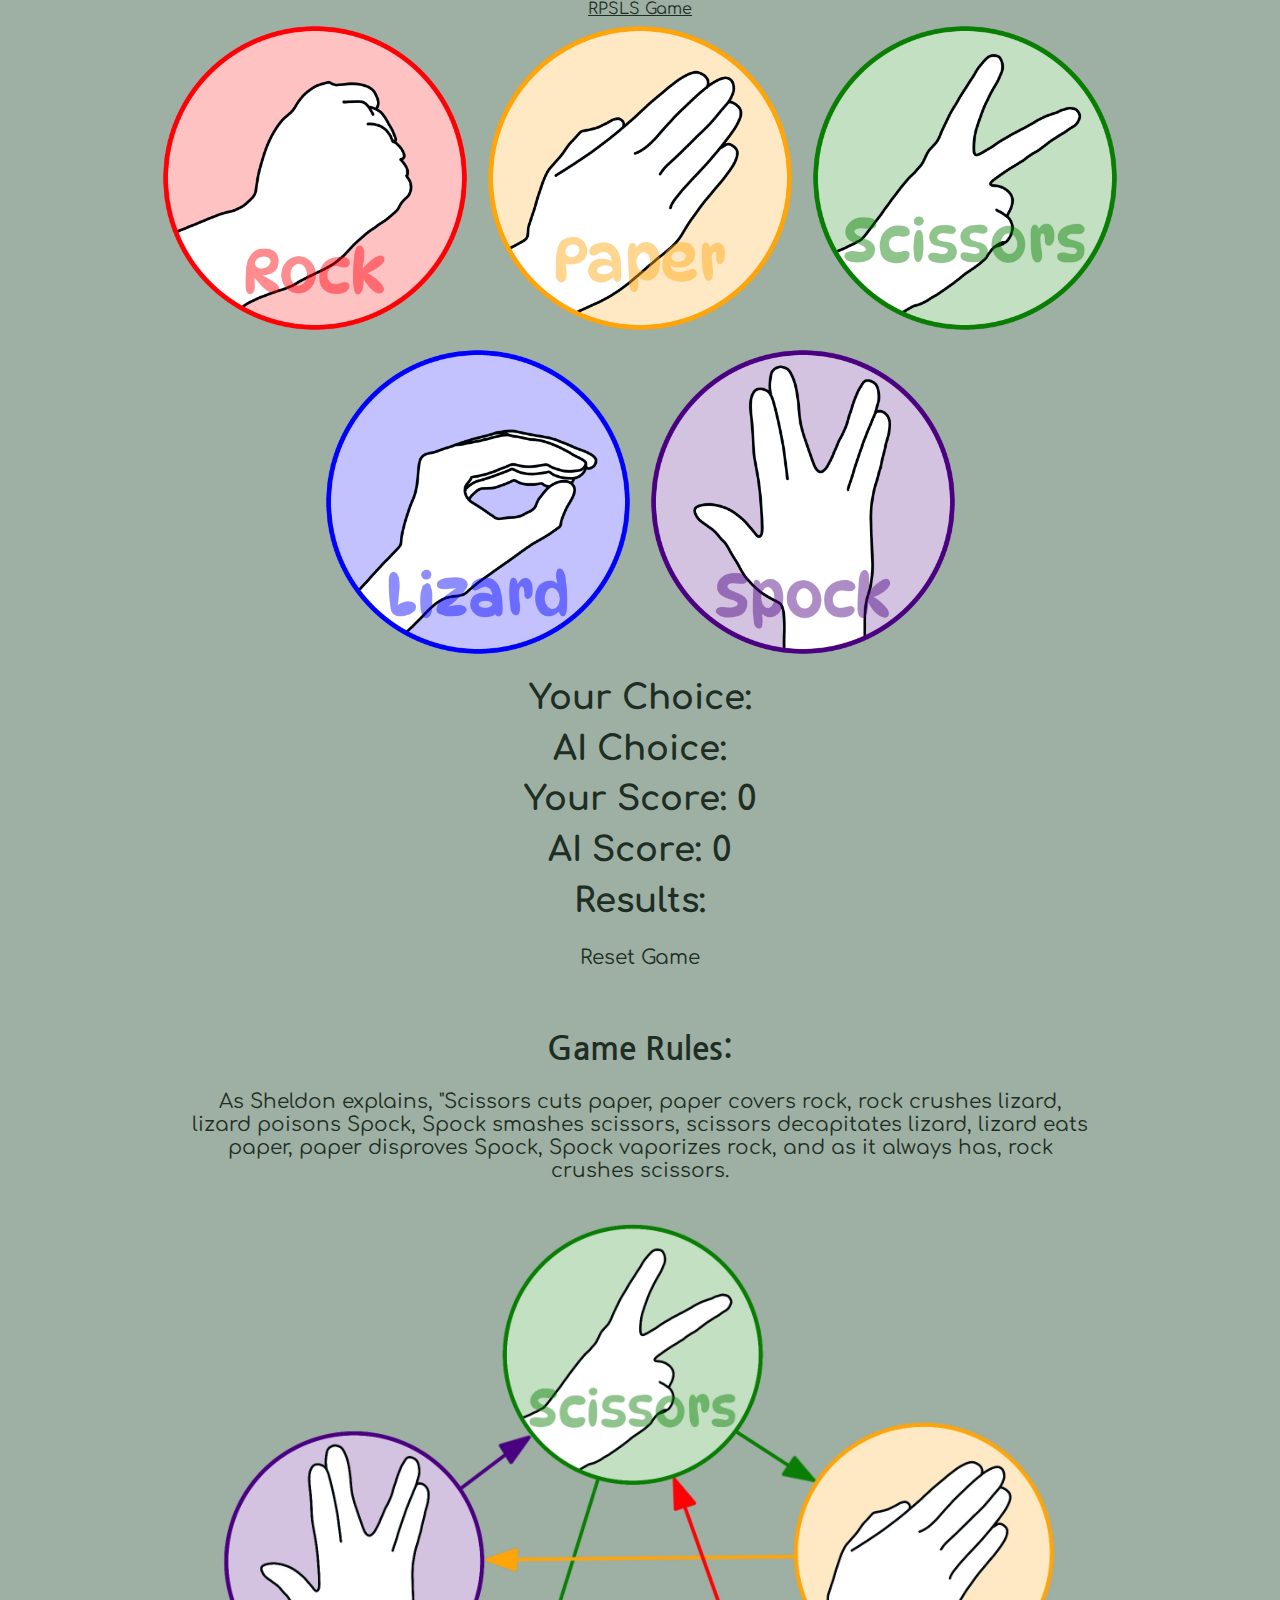
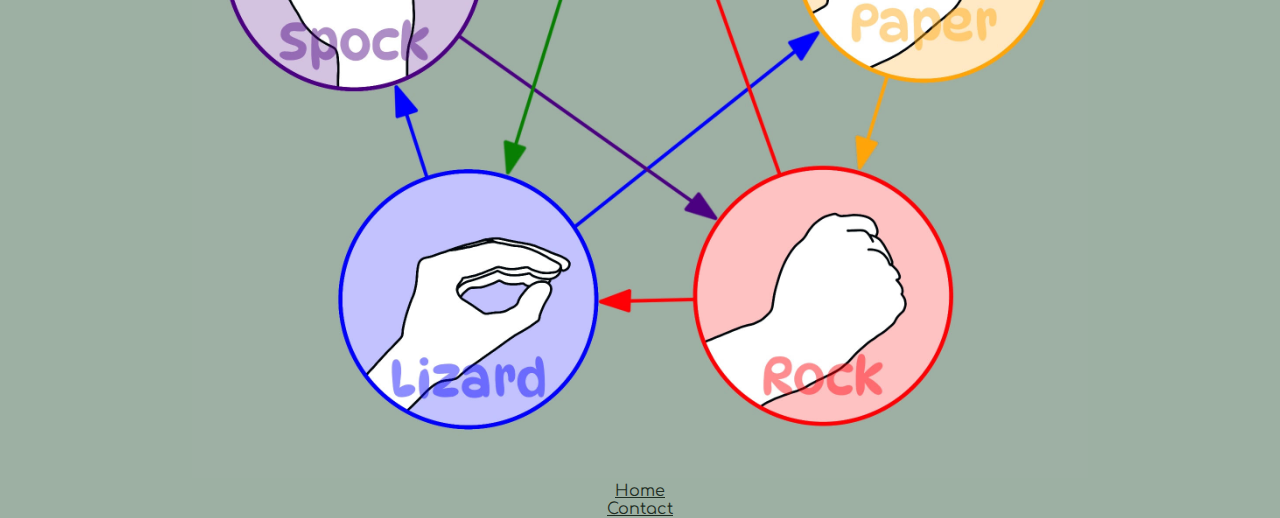
==== index.html @ 1e4e6dbd "fix style and size issues for mobile devices" ====
<!DOCTYPE html>
<html lang="en">

<head>
    <meta charset="UTF-8">
    <meta http-equiv="X-UA-Compatible" content="IE=edge">
    <meta name="viewport" content="width=device-width, initial-scale=1.0">
    <meta name="description"
        content="A place to play a rock, paper, scissors, lizard, spock game and play a Star Trek Quiz">
    <meta name="keywords" content="RPSLS, rock, paper, scissors, lizard, spock, game, star trek, quiz">
    <link rel="stylesheet" href="./assets/css/style.css">
    <link rel="apple-touch-icon" sizes="180x180" href="./assets/icons/apple-touch-icon.png">
    <link rel="icon" type="image/png" sizes="32x32" href="./assets/icons/favicon-32x32.png">
    <link rel="icon" type="image/png" sizes="16x16" href="./assets/icons/favicon-16x16.png">
    <link rel="manifest" href="/site.webmanifest">
    <title>| RPSLS Game |</title>

</head>

<body>
    <!--area for the links and logo-->
    <div class="game-links">
        <a href="index.html" class="game-links" id="rpsls">RPSLS Game</a>
    </div>
    <!--area for the game images to sit-->
    <div class="game-area">
        <img class="game-button" src="./assets/images/rock.jpg" id="rock" alt="Rock">
        <img class="game-button" src="./assets/images/paper.jpg" id="paper" alt="paper">
        <img class="game-button" src="./assets/images/scissors.jpg" id="scissors" alt="scissors">
        <img class="game-button" src="./assets/images/lizard.jpg" id="lizard" alt="lizard">
        <img class="game-button" src="./assets/images/spock.jpg" id="spock" alt="spock">
    </div>
    <!--game results area to display current choices and scores-->
    <div class="score-area">
        <h2>Your Choice: <span id="player-choice"></span></h2>
        <h2>AI Choice: <span id="ai-choice"></span></h2>
        <h2>Your Score: <span id="player-score">0</span></h2>
        <h2>AI Score: <span id="ai-score">0</span></h2>
        <h2>Results: <span id="results"></span></h2>
        <button id="reset-game" onclick="resetGame()">Reset Game</button>
    </div>
    <!--game rules area to explain how to game works to the user-->
    <div class="game-rules">
        <h1>Game Rules:</h1>
        <p id="sheldons-rules">As Sheldon explains, "Scissors cuts paper, paper covers rock, rock crushes lizard,
            lizard poisons Spock,
            Spock smashes scissors, scissors decapitates lizard, lizard eats paper, paper disproves Spock, Spock
            vaporizes rock, and as it always has, rock crushes scissors.</p>
        <img src="./assets/images/game-rules.jpg" id="game-rules-image" alt="Game rules illustration">
    </div>
    <!--footer containing externial and internal links-->
    <footer>
        <ul>
            <li><a href="index.html">Home</a></li>
            <li><a href="contact.html">Contact</a></li>
        </ul>
    </footer>
    <!--link to js file-->
    <script src="assets/js/rpsls-game.js" charset="utf-8"></script>
</body>

</html>
---- assets/css/style.css ----
@import url('https://fonts.googleapis.com/css2?family=Comfortaa:wght@500&family=Nanum+Gothic&display=swap');

* {
    margin: 0;
    padding: 0;
    border: none;
    text-align: center;
    font-family: 'Comfortaa', cursive;
    color: #1F2E24;
}

body {
    background-color: #9db0a3;
    width: 100%;
}

.game-area {
    text-align: center;
}

h2 {
    padding-top: 1%;
    font-size: 34px;
}

.game-button {
    width: 25%;
}

#reset-game {
    background-color: #9db0a3;
    font-size: 20px;
    size: 10px;
    border: 1%;
    margin: 2%;
    border-radius: 1%;
    border-color: #1F2E24;
}

h1 {
    font-family: 'Nanum Gothic', sans-serif;
    padding-top: 3%;
}

#sheldons-rules {
    padding-top: 2%;
    padding-left: 15%;
    padding-right: 15%;
    font-size: 20px;
}

.game-rules {
    float: right;
}

#game-rules-image {
    width: 70%;
}

@media screen and (max-width: 950px) {

    .game-button {
        text-align: center;
        width: 30%;
    }

    h2 {
        font-size: 20px;
    }

    #sheldons-rules {
        font-size: 17px;
        padding: 5px;
    }

    #game-rules-image {
        width: 80%;
    }
}
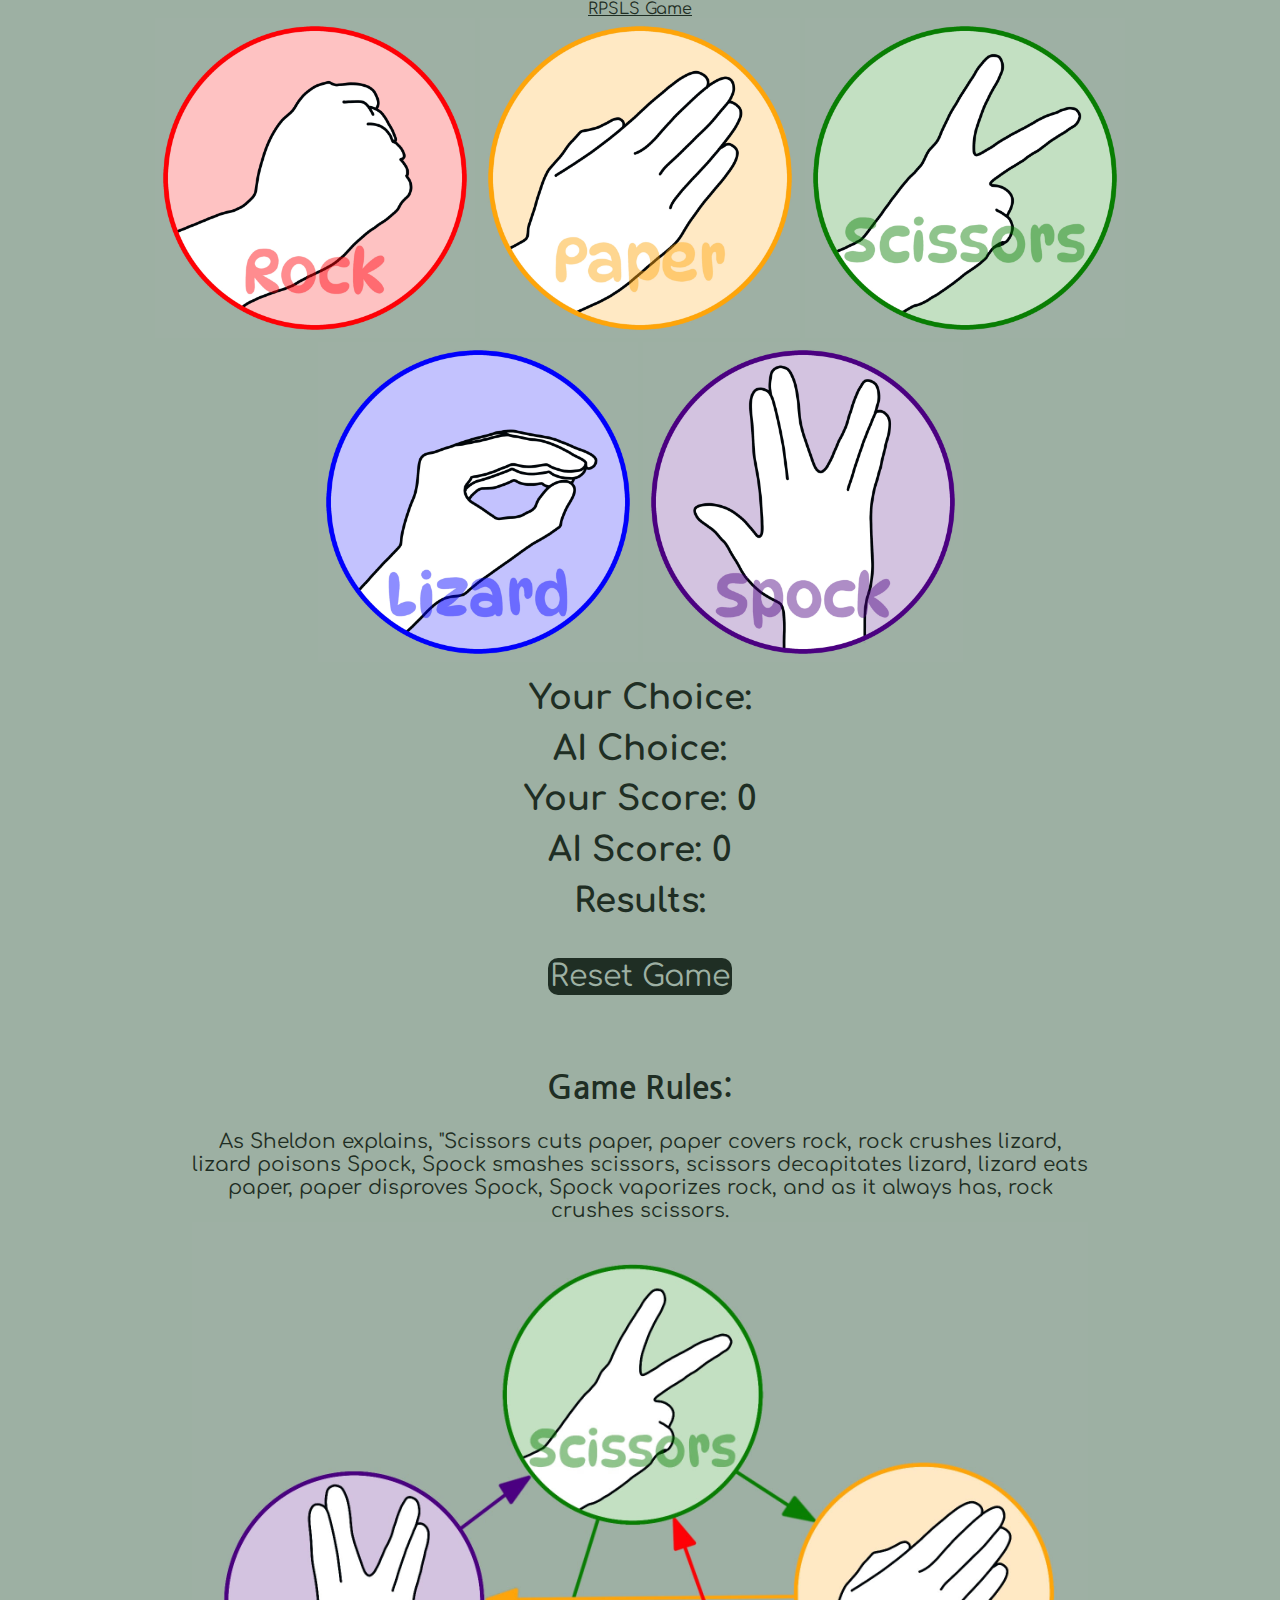
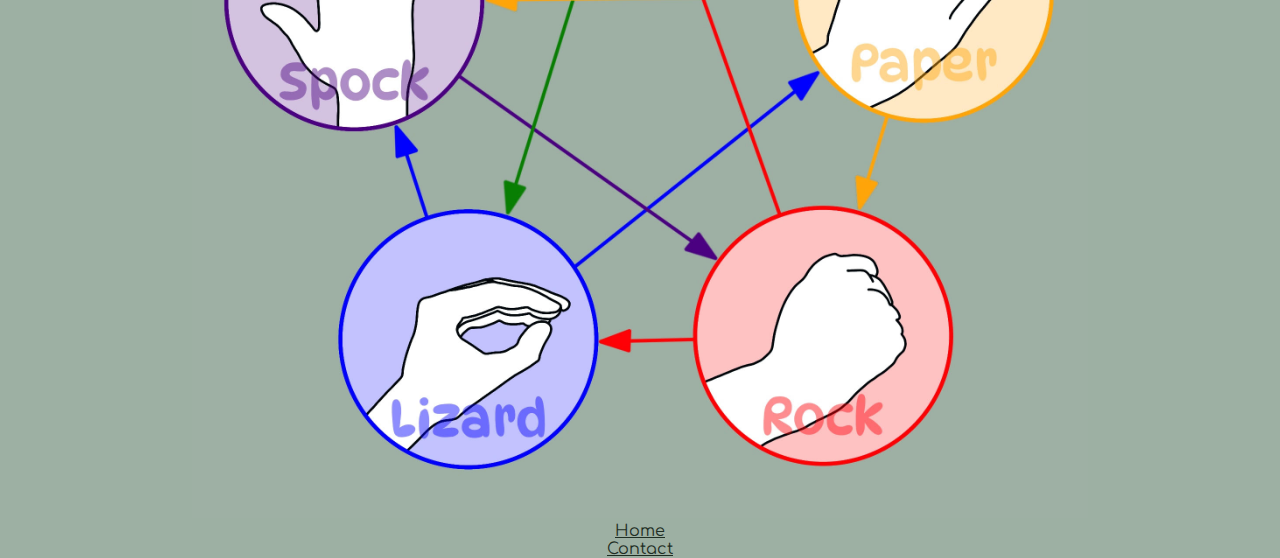
==== commit 57076d0c: "add style to reset button on game page" ====
--- a/index.html
+++ b/index.html
@@ -24,11 +24,11 @@
     </div>
     <!--area for the game images to sit-->
     <div class="game-area">
-        <img class="game-button" src="./assets/images/rock.jpg" id="rock" alt="Rock">
-        <img class="game-button" src="./assets/images/paper.jpg" id="paper" alt="paper">
-        <img class="game-button" src="./assets/images/scissors.jpg" id="scissors" alt="scissors">
-        <img class="game-button" src="./assets/images/lizard.jpg" id="lizard" alt="lizard">
-        <img class="game-button" src="./assets/images/spock.jpg" id="spock" alt="spock">
+        <img class="game-button" src="./assets/images/rock.jpg" onmouseover="this.src='./assets/images/rock-inverted.jpg'" onmouseout="this.src='./assets/images/rock.jpg'" id="rock" alt="Rock">
+        <img class="game-button" src="./assets/images/paper.jpg" onmouseover="this.src='./assets/images/paper-inverted.jpg'" onmouseout="this.src='./assets/images/paper.jpg'" id="paper" alt="paper">
+        <img class="game-button" src="./assets/images/scissors.jpg" onmouseover="this.src='./assets/images/scissors-inverted.jpg'" onmouseout="this.src='./assets/images/scissors.jpg'" id="scissors" alt="scissors">
+        <img class="game-button" src="./assets/images/lizard.jpg" onmouseover="this.src='./assets/images/lizard-inverted.jpg'" onmouseout="this.src='./assets/images/lizard.jpg'" id="lizard" alt="lizard">
+        <img class="game-button" src="./assets/images/spock.jpg" onmouseover="this.src='./assets/images/spock-inverted.jpg'" onmouseout="this.src='./assets/images/spock.jpg'" id="spock" alt="spock">
     </div>
     <!--game results area to display current choices and scores-->
     <div class="score-area">
--- a/assets/css/style.css
+++ b/assets/css/style.css
@@ -3,7 +3,7 @@
 * {
     margin: 0;
     padding: 0;
-    border: none;
+    border: 0;
     text-align: center;
     font-family: 'Comfortaa', cursive;
     color: #1F2E24;
@@ -28,13 +28,22 @@
 }
 
 #reset-game {
-    background-color: #9db0a3;
-    font-size: 20px;
+    color: #9db0a3;
+    background-color: #1F2E24;
+    font-size: 30px;
     size: 10px;
-    border: 1%;
-    margin: 2%;
-    border-radius: 1%;
+    border: 5px;
+    margin: 3%;
+    border-radius: 10px;
+    border: 5px #207c3d;
+    padding: 2px;
+}
+
+#reset-game:hover {
+    color: #9db0a3;
+    background-color: #215100;
     border-color: #1F2E24;
+    border: 1px;
 }
 
 h1 {
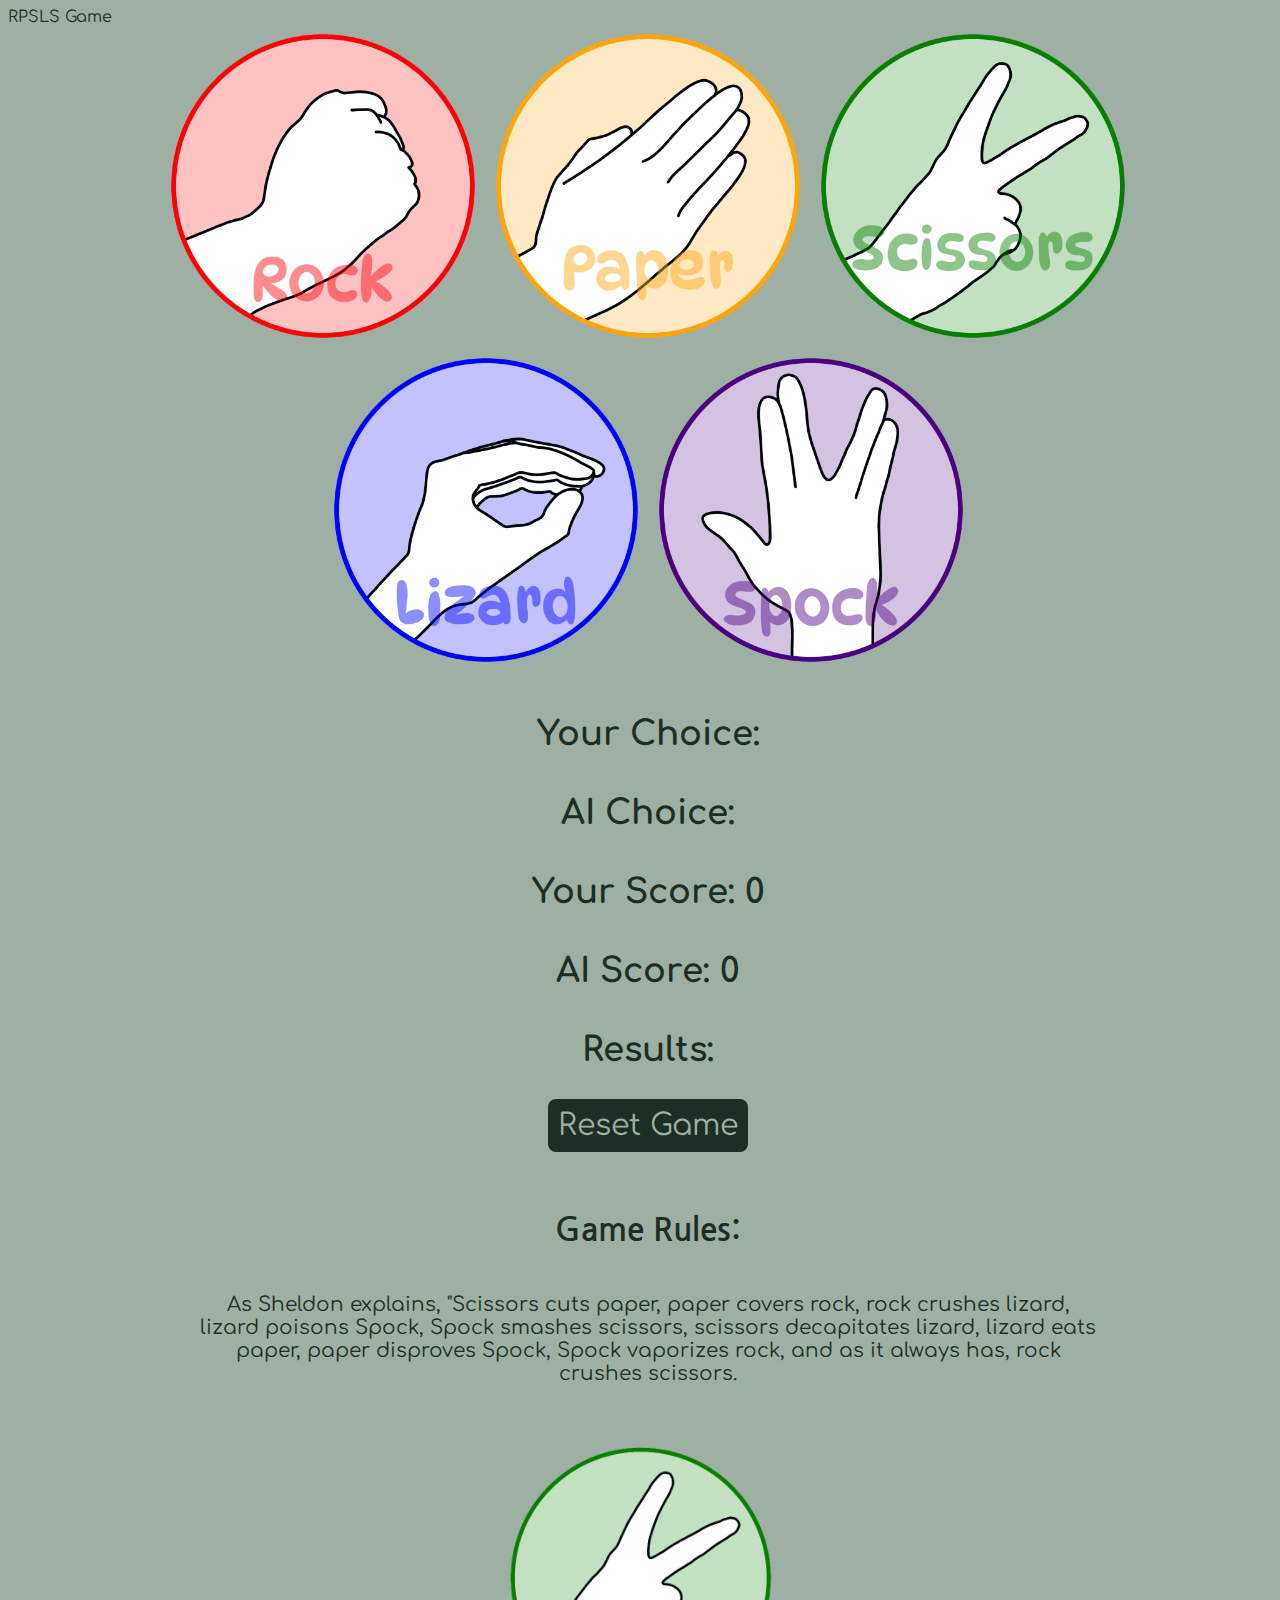
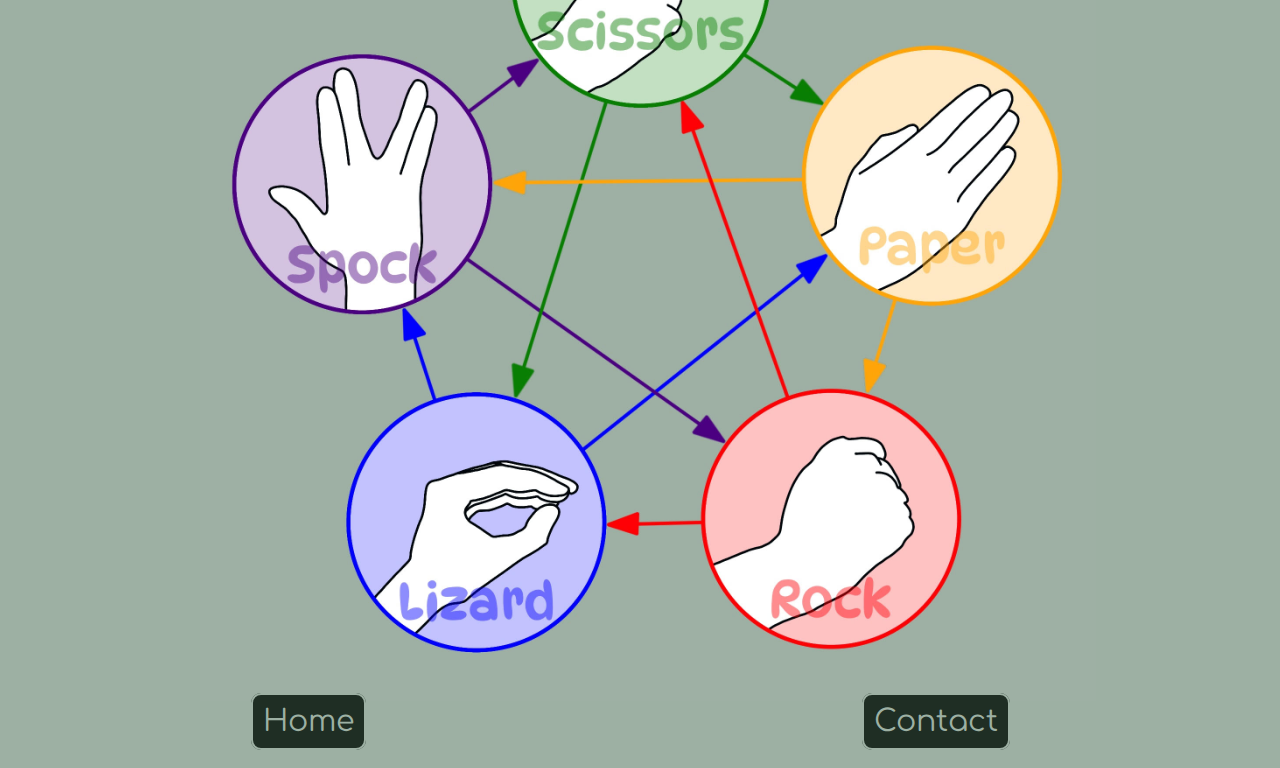
==== commit cb5f87b7: "fix sizing issues on mobile and desktop screens using media queries" ====
--- a/index.html
+++ b/index.html
@@ -50,10 +50,8 @@
     </div>
     <!--footer containing externial and internal links-->
     <footer>
-        <ul>
-            <li><a href="index.html">Home</a></li>
-            <li><a href="contact.html">Contact</a></li>
-        </ul>
+    <a href="index.html" id="footer-links">Home</a>
+    <a href="contact.html" id="footer-links">Contact</a>
     </footer>
     <!--link to js file-->
     <script src="assets/js/rpsls-game.js" charset="utf-8"></script>
--- a/assets/css/style.css
+++ b/assets/css/style.css
@@ -1,12 +1,9 @@
 @import url('https://fonts.googleapis.com/css2?family=Comfortaa:wght@500&family=Nanum+Gothic&display=swap');
 
 * {
-    margin: 0;
-    padding: 0;
-    border: 0;
-    text-align: center;
     font-family: 'Comfortaa', cursive;
     color: #1F2E24;
+    text-decoration: none;
 }
 
 body {
@@ -27,23 +24,28 @@
     width: 25%;
 }
 
+.score-area {
+    text-align: center;
+}
+
 #reset-game {
     color: #9db0a3;
     background-color: #1F2E24;
+    font-size: 20px;
+    size: 10px;
     font-size: 30px;
-    size: 10px;
-    border: 5px;
-    margin: 3%;
+    background-color: #1F2E24;
+    color: #9db0a3;
+    border: 2px #9db0a3 solid;
     border-radius: 10px;
-    border: 5px #207c3d;
-    padding: 2px;
+    padding: 10px;
 }
 
 #reset-game:hover {
-    color: #9db0a3;
-    background-color: #215100;
-    border-color: #1F2E24;
-    border: 1px;
+    background-color: #9db0a3;
+    color: #1F2E24;
+    border: 2px #1F2E24 solid;
+    border-radius: 10px;
 }
 
 h1 {
@@ -59,14 +61,64 @@
 }
 
 .game-rules {
-    float: right;
+    text-align: center;
 }
 
 #game-rules-image {
+    text-align: center;
     width: 70%;
 }
 
+footer {
+    width: 100%;
+    padding-top: 30px;
+    padding-bottom: 30px;
+    display: inline;
+    font-size: 30px;
+}
+
+#footer-links {
+    margin-left: 19%;
+    margin-right: 19%;
+    background-color: #1F2E24;
+    color: #9db0a3;
+    border: 2px #9db0a3 solid;
+    border-radius: 10px;
+    padding: 10px;
+}
+
+#footer-links:hover {
+    background-color: #9db0a3;
+    color: #1F2E24;
+    border: 2px #1F2E24 solid;
+    border-radius: 10px;
+}
+
+#image-404 {
+    width: 100%;
+}
+
+#return-home {
+    position: relative;
+    bottom: 330px;
+    right: 300px;
+    font-size: 50px;
+    background-color: #9db0a3;
+    text-decoration: none;
+    border-radius: 10px;
+    padding: 5px;
+}
+
+#return-home:hover {
+    background-color: #1F2E24;
+    color: #9db0a3;
+}
+
 @media screen and (max-width: 950px) {
+
+    * {
+        margin: 0;
+    }
 
     .game-button {
         text-align: center;
@@ -74,6 +126,11 @@
     }
 
     h2 {
+        font-size: 20px;
+        padding-bottom: 2%;
+    }
+    
+    #reset-game {
         font-size: 20px;
     }
 
@@ -84,5 +141,28 @@
 
     #game-rules-image {
         width: 80%;
+        padding-bottom: 10%;
     }
+
+    footer {
+        font-size: 20px;
+    }
+
+    #footer-links {
+        margin-left: 9%;
+        margin-right: 9%;
+        background-color: #1F2E24;
+        color: #9db0a3;
+        border: 2px #9db0a3 solid;
+        border-radius: 10px;
+        padding: 10px;
+    }
+
+    #footer-links:hover {
+        background-color: #9db0a3;
+        color: #1F2E24;
+        border: 2px #1F2E24 solid;
+        border-radius: 10px;
+    }
+
 }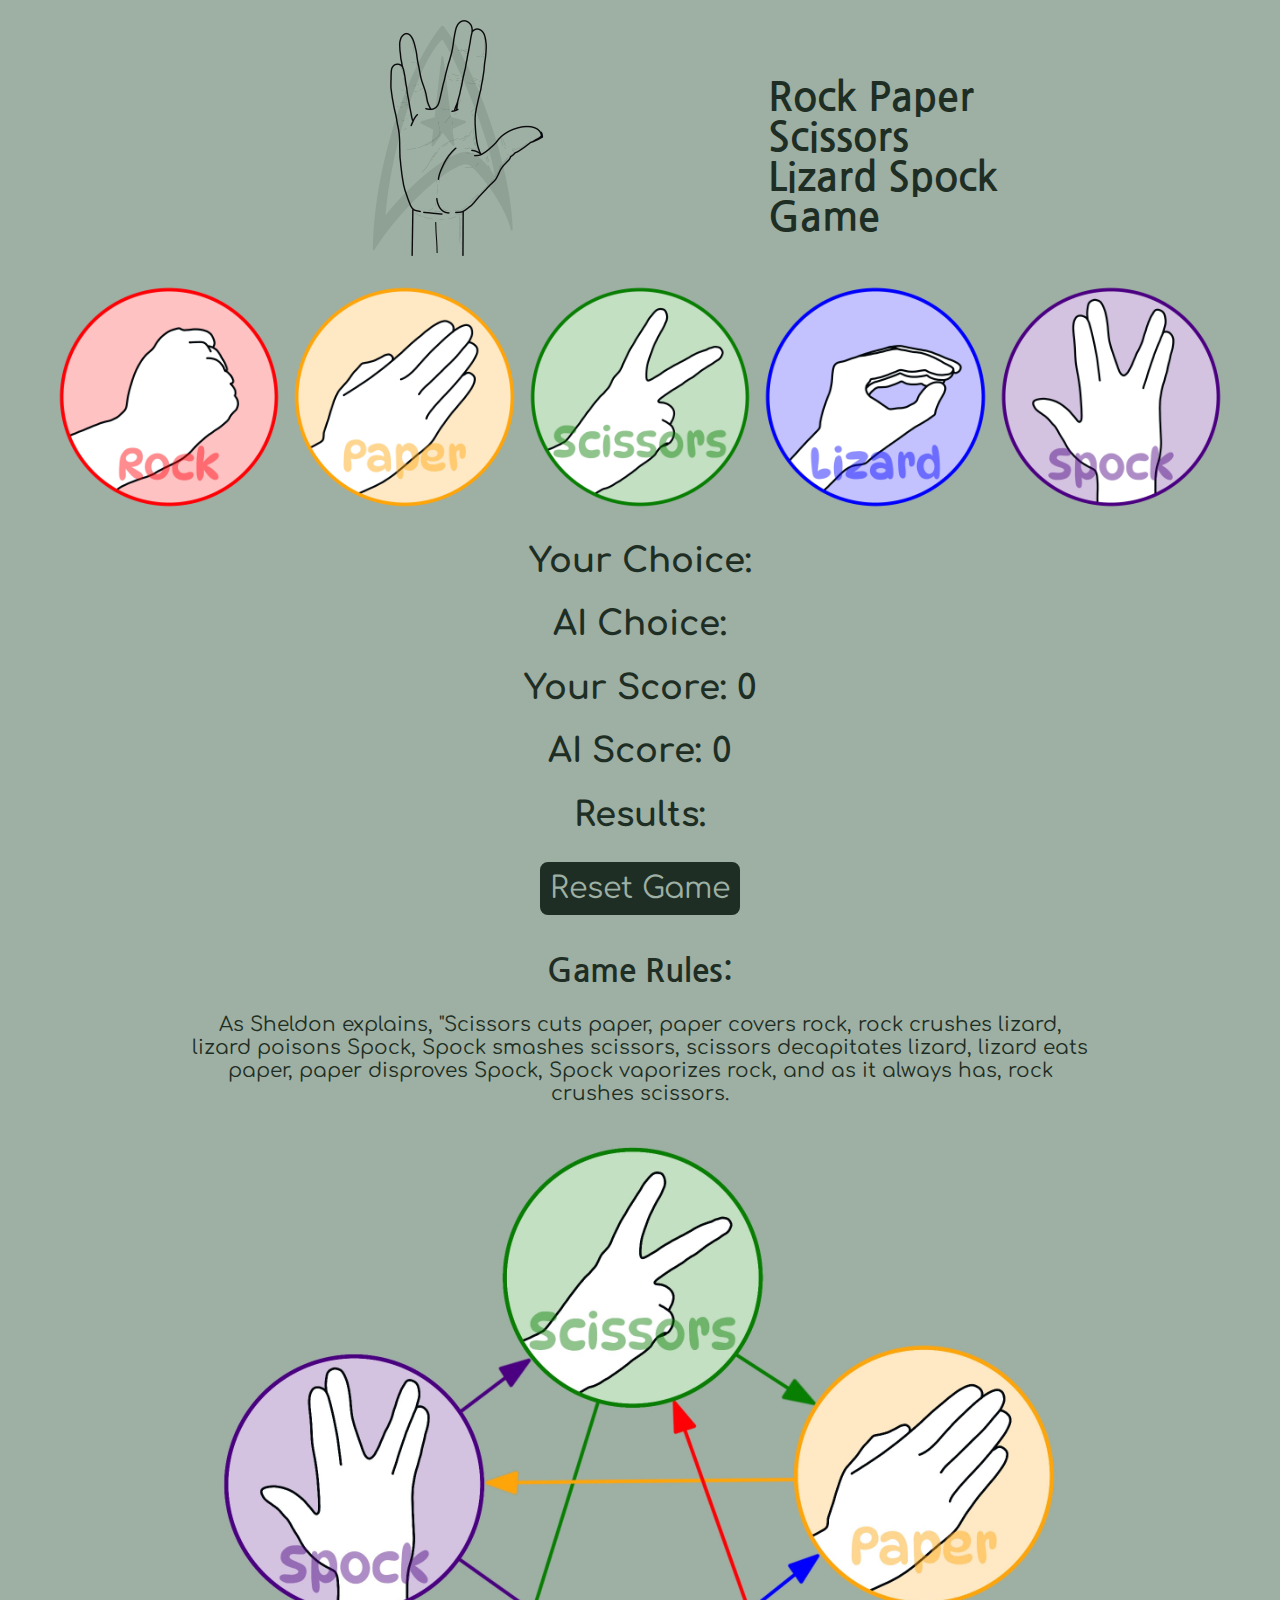
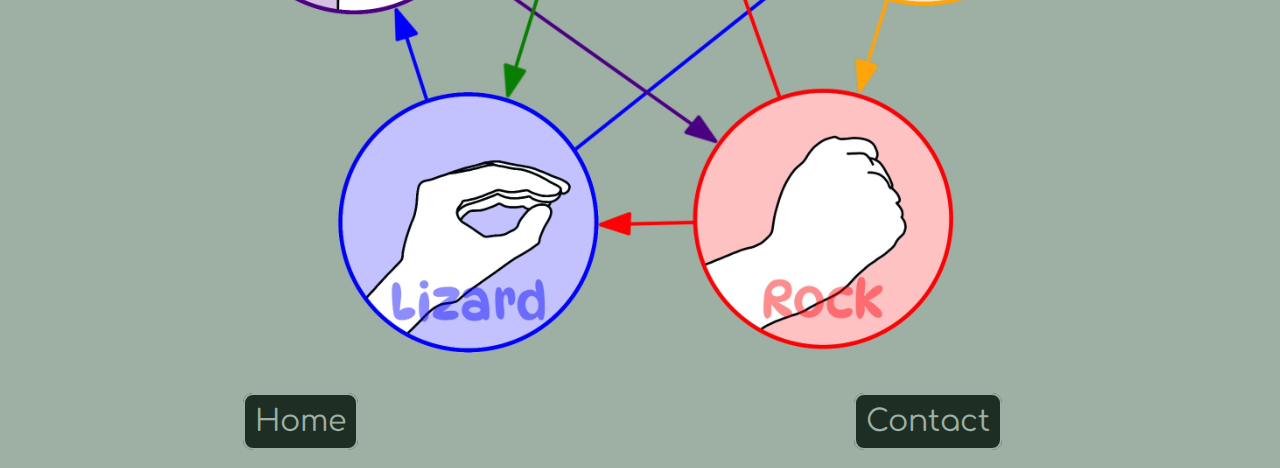
==== commit bc098b16: "add logo and title to game page and resize rest of page so it fits better" ====
--- a/index.html
+++ b/index.html
@@ -20,15 +20,26 @@
 <body>
     <!--area for the links and logo-->
     <div class="game-links">
-        <a href="index.html" class="game-links" id="rpsls">RPSLS Game</a>
+        <h1 href="index.html" class="game-links" id="rpsls">Rock Paper Scissors Lizard Spock Game</h1>
+        <img href="index.html" class="game-links" id="RPSLS-logo" src="./assets/images/logo.jpg" alt="Rock, paper, scissors, lizard, spock logo">
     </div>
     <!--area for the game images to sit-->
     <div class="game-area">
-        <img class="game-button" src="./assets/images/rock.jpg" onmouseover="this.src='./assets/images/rock-inverted.jpg'" onmouseout="this.src='./assets/images/rock.jpg'" id="rock" alt="Rock">
-        <img class="game-button" src="./assets/images/paper.jpg" onmouseover="this.src='./assets/images/paper-inverted.jpg'" onmouseout="this.src='./assets/images/paper.jpg'" id="paper" alt="paper">
-        <img class="game-button" src="./assets/images/scissors.jpg" onmouseover="this.src='./assets/images/scissors-inverted.jpg'" onmouseout="this.src='./assets/images/scissors.jpg'" id="scissors" alt="scissors">
-        <img class="game-button" src="./assets/images/lizard.jpg" onmouseover="this.src='./assets/images/lizard-inverted.jpg'" onmouseout="this.src='./assets/images/lizard.jpg'" id="lizard" alt="lizard">
-        <img class="game-button" src="./assets/images/spock.jpg" onmouseover="this.src='./assets/images/spock-inverted.jpg'" onmouseout="this.src='./assets/images/spock.jpg'" id="spock" alt="spock">
+        <img class="game-button" src="./assets/images/rock.jpg"
+            onmouseover="this.src='./assets/images/rock-inverted.jpg'" onmouseout="this.src='./assets/images/rock.jpg'"
+            id="rock" alt="Rock">
+        <img class="game-button" src="./assets/images/paper.jpg"
+            onmouseover="this.src='./assets/images/paper-inverted.jpg'"
+            onmouseout="this.src='./assets/images/paper.jpg'" id="paper" alt="paper">
+        <img class="game-button" src="./assets/images/scissors.jpg"
+            onmouseover="this.src='./assets/images/scissors-inverted.jpg'"
+            onmouseout="this.src='./assets/images/scissors.jpg'" id="scissors" alt="scissors">
+        <img class="game-button" src="./assets/images/lizard.jpg"
+            onmouseover="this.src='./assets/images/lizard-inverted.jpg'"
+            onmouseout="this.src='./assets/images/lizard.jpg'" id="lizard" alt="lizard">
+        <img class="game-button" src="./assets/images/spock.jpg"
+            onmouseover="this.src='./assets/images/spock-inverted.jpg'"
+            onmouseout="this.src='./assets/images/spock.jpg'" id="spock" alt="spock">
     </div>
     <!--game results area to display current choices and scores-->
     <div class="score-area">
@@ -50,8 +61,8 @@
     </div>
     <!--footer containing externial and internal links-->
     <footer>
-    <a href="index.html" id="footer-links">Home</a>
-    <a href="contact.html" id="footer-links">Contact</a>
+        <a href="index.html" class="footer-links" id="home">Home</a>
+        <a href="contact.html" class="footer-links" id="contact">Contact</a>
     </footer>
     <!--link to js file-->
     <script src="assets/js/rpsls-game.js" charset="utf-8"></script>
--- a/assets/css/style.css
+++ b/assets/css/style.css
@@ -4,6 +4,7 @@
     font-family: 'Comfortaa', cursive;
     color: #1F2E24;
     text-decoration: none;
+    margin: 0;
 }
 
 body {
@@ -11,17 +12,37 @@
     width: 100%;
 }
 
+.game-links {
+    height: 22vw;
+}
+
+#RPSLS-logo {
+    position: relative;
+    left: 25vw;
+    height: 20vw;
+    bottom: 25vw;
+}
+
+#rpsls {
+    font-size: 40px;
+    position: relative;
+    left: 60vw;
+    width: 20vw;
+    top: 3vw;
+}
+
 .game-area {
     text-align: center;
 }
 
 h2 {
-    padding-top: 1%;
+    padding-bottom: 2%;
     font-size: 34px;
 }
 
 .game-button {
-    width: 25%;
+    width: 18%;
+    padding-bottom: 2%;
 }
 
 .score-area {
@@ -77,7 +98,7 @@
     font-size: 30px;
 }
 
-#footer-links {
+.footer-links {
     margin-left: 19%;
     margin-right: 19%;
     background-color: #1F2E24;
@@ -87,7 +108,7 @@
     padding: 10px;
 }
 
-#footer-links:hover {
+.footer-links:hover {
     background-color: #9db0a3;
     color: #1F2E24;
     border: 2px #1F2E24 solid;
@@ -101,7 +122,7 @@
 #return-home {
     position: relative;
     bottom: 330px;
-    right: 300px;
+    left: 100px;
     font-size: 50px;
     background-color: #9db0a3;
     text-decoration: none;
@@ -112,12 +133,36 @@
 #return-home:hover {
     background-color: #1F2E24;
     color: #9db0a3;
+    border: 2px #9db0a3 solid;
+    border-radius: 10px;
 }
 
 @media screen and (max-width: 950px) {
 
     * {
         margin: 0;
+    }
+
+    .game-links {
+        height: 30vw;
+    }
+
+    #RPSLS-logo {
+        position: relative;
+        left: 1vw;
+        height: 25vw;
+        bottom: 19vw;
+    }
+
+    #rpsls {
+        font-size: 25px;
+        position: relative;
+        left: 27vw;
+        width: 70vw;
+        height: 20vw;
+        bottom: 1vw;
+        padding-top: 2%;
+        padding: 0;
     }
 
     .game-button {
@@ -125,11 +170,17 @@
         width: 30%;
     }
 
+    h1 {
+        font-size: 18px;
+        padding-top: 2%;
+        padding-bottom: 1%;
+    }
+
     h2 {
         font-size: 20px;
         padding-bottom: 2%;
     }
-    
+
     #reset-game {
         font-size: 20px;
     }
@@ -148,7 +199,7 @@
         font-size: 20px;
     }
 
-    #footer-links {
+    .footer-links {
         margin-left: 9%;
         margin-right: 9%;
         background-color: #1F2E24;
@@ -158,11 +209,28 @@
         padding: 10px;
     }
 
-    #footer-links:hover {
+    .footer-links:hover {
         background-color: #9db0a3;
         color: #1F2E24;
         border: 2px #1F2E24 solid;
         border-radius: 10px;
     }
 
+    #return-home {
+        position: relative;
+        bottom: 100px;
+        left: 10px;
+        font-size: 20px;
+        background-color: #9db0a3;
+        text-decoration: none;
+        border-radius: 10px;
+        padding: 5px;
+    }
+
+    #return-home:hover {
+        background-color: #9db0a3;
+        color: #1F2E24;
+        border: 2px #1F2E24 solid;
+        border-radius: 10px;
+    }
 }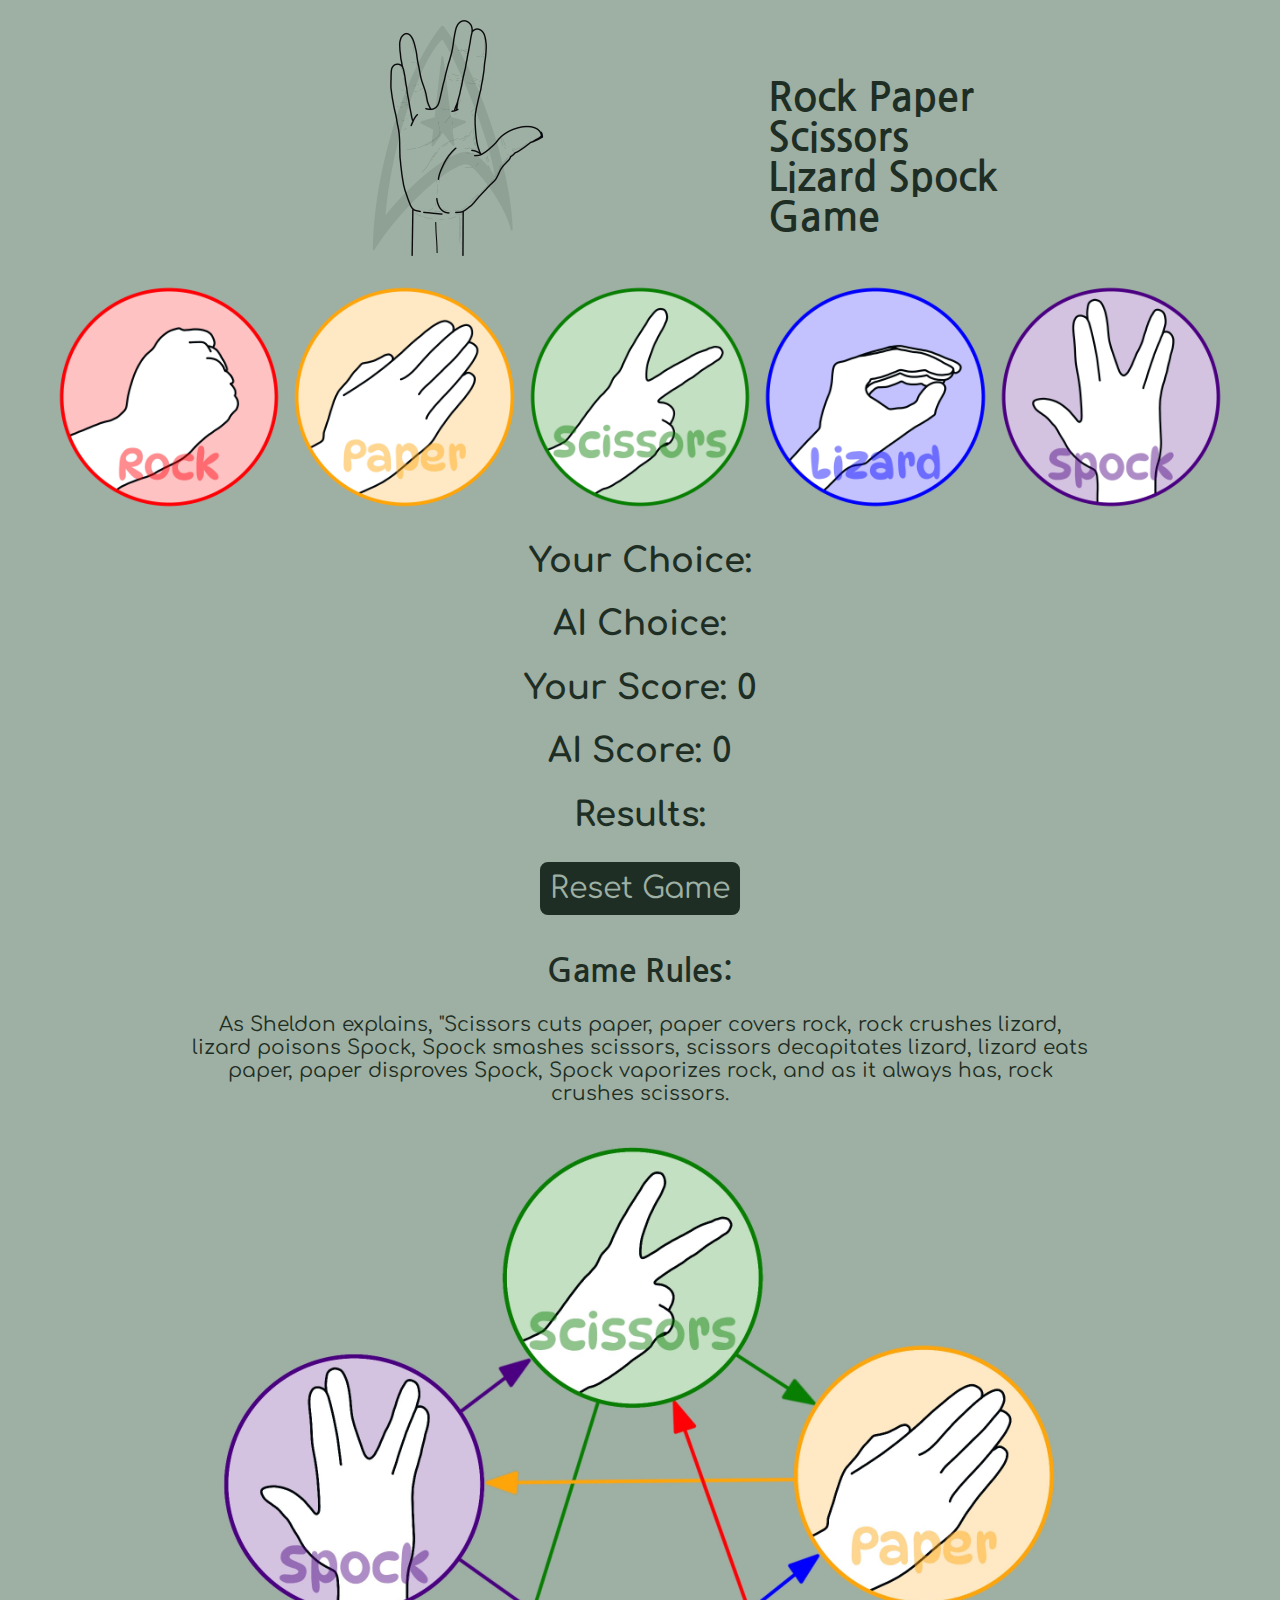
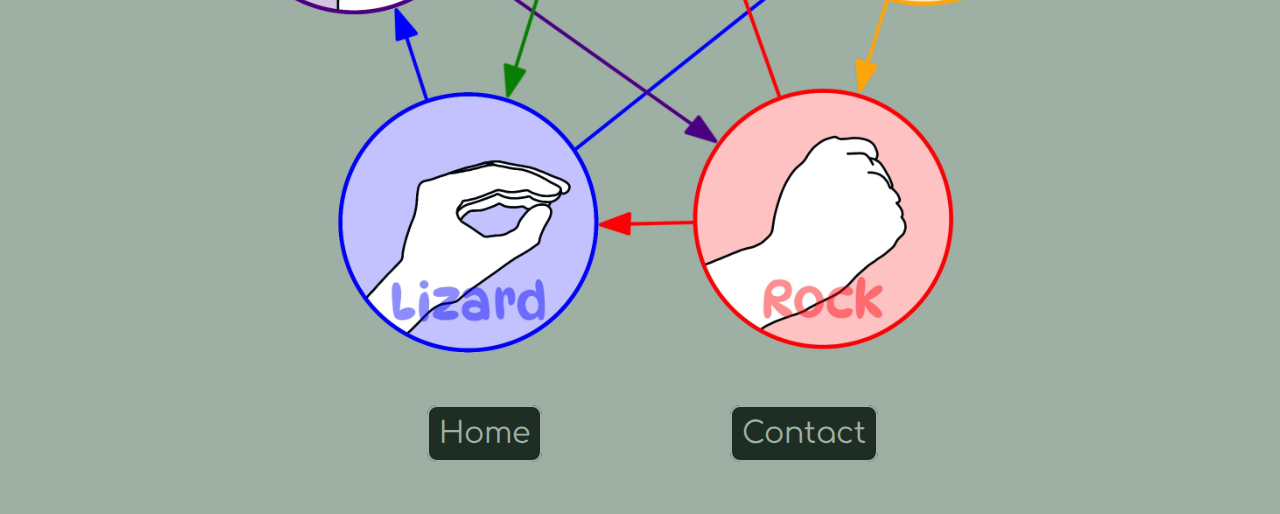
==== commit d59232da: "fix footer id name error on index page" ====
--- a/index.html
+++ b/index.html
@@ -60,7 +60,7 @@
         <img src="./assets/images/game-rules.jpg" id="game-rules-image" alt="Game rules illustration">
     </div>
     <!--footer containing externial and internal links-->
-    <footer>
+    <footer id="page-footer">
         <a href="index.html" class="footer-links" id="home">Home</a>
         <a href="contact.html" class="footer-links" id="contact">Contact</a>
     </footer>
--- a/assets/css/style.css
+++ b/assets/css/style.css
@@ -6,6 +6,8 @@
     text-decoration: none;
     margin: 0;
 }
+
+/* Game Page */
 
 body {
     background-color: #9db0a3;
@@ -90,17 +92,21 @@
     width: 70%;
 }
 
-footer {
-    width: 100%;
-    padding-top: 30px;
-    padding-bottom: 30px;
-    display: inline;
+/* footer */
+
+#page-footer {
     font-size: 30px;
+    text-align: center;
+    margin-left: 15%;
+    margin-right: 15%;
+    width: 70%;
+    padding: 1%;
+    padding-bottom: 5%;
 }
 
 .footer-links {
-    margin-left: 19%;
-    margin-right: 19%;
+    margin-left: 10%;
+    margin-right: 10%;
     background-color: #1F2E24;
     color: #9db0a3;
     border: 2px #9db0a3 solid;
@@ -114,6 +120,49 @@
     border: 2px #1F2E24 solid;
     border-radius: 10px;
 }
+
+/* contact page */
+
+#form-area {
+    height: 50vw;
+}
+
+#contact-form {
+    font-size: 30px;
+    text-align: center;
+    margin-left: 15%;
+    margin-right: 15%;
+    width: 70%;
+    background-color: #E7EDDC;
+    padding: 1%;
+    padding-bottom: 5%;
+}
+
+.form-input {
+    font-size: 30px;
+    width: 70%;
+    padding: 1%;
+    margin: 1%;
+}
+
+.form-buttons {
+    margin-left: 20%;
+    margin-right: 20%;
+    background-color: #1F2E24;
+    color: #9db0a3;
+    border: 2px #E7EDDC solid;
+    border-radius: 10px;
+    padding: 10px;
+}
+
+.form-buttons:hover {
+    background-color: #9db0a3;
+    color: #1F2E24;
+    border: 2px #E7EDDC solid;
+    border-radius: 10px;
+}
+
+/* 404 error page */
 
 #image-404 {
     width: 100%;
@@ -142,6 +191,8 @@
     * {
         margin: 0;
     }
+
+    /* Game Page */
 
     .game-links {
         height: 30vw;
@@ -195,20 +246,28 @@
         padding-bottom: 10%;
     }
 
-    footer {
-        font-size: 20px;
+    /* footer */
+
+    #page-footer {
+        font-size: 20px;
+        text-align: center;
+        margin-left: 5%;
+        margin-right: 5%;
+        width: 90%;
+        padding: 1%;
+        padding-bottom: 5%;
     }
 
     .footer-links {
-        margin-left: 9%;
-        margin-right: 9%;
+        margin-left: 5%;
+        margin-right: 5%;
         background-color: #1F2E24;
         color: #9db0a3;
         border: 2px #9db0a3 solid;
         border-radius: 10px;
         padding: 10px;
     }
-
+    
     .footer-links:hover {
         background-color: #9db0a3;
         color: #1F2E24;
@@ -216,6 +275,45 @@
         border-radius: 10px;
     }
 
+    /* form page */
+
+    #form-area {
+        height: 115vw;
+    }
+
+    #contact-form {
+        font-size: 20px;
+        margin-left: 5%;
+        margin-right: 5%;
+        width: 90%;
+    }
+
+    .form-input {
+        font-size: 20px;
+        width: 90%;
+        padding: 1%;
+        margin: 1%;
+    }
+
+    .form-buttons {
+        margin-left: 5%;
+        margin-right: 5%;
+        background-color: #1F2E24;
+        color: #9db0a3;
+        border: 2px #E7EDDC solid;
+        border-radius: 10px;
+        padding: 10px;
+    }
+    
+    .form-buttons:hover {
+        background-color: #9db0a3;
+        color: #1F2E24;
+        border: 2px #E7EDDC solid;
+        border-radius: 10px;
+    }
+
+    /* 404 error page */
+
     #return-home {
         position: relative;
         bottom: 100px;
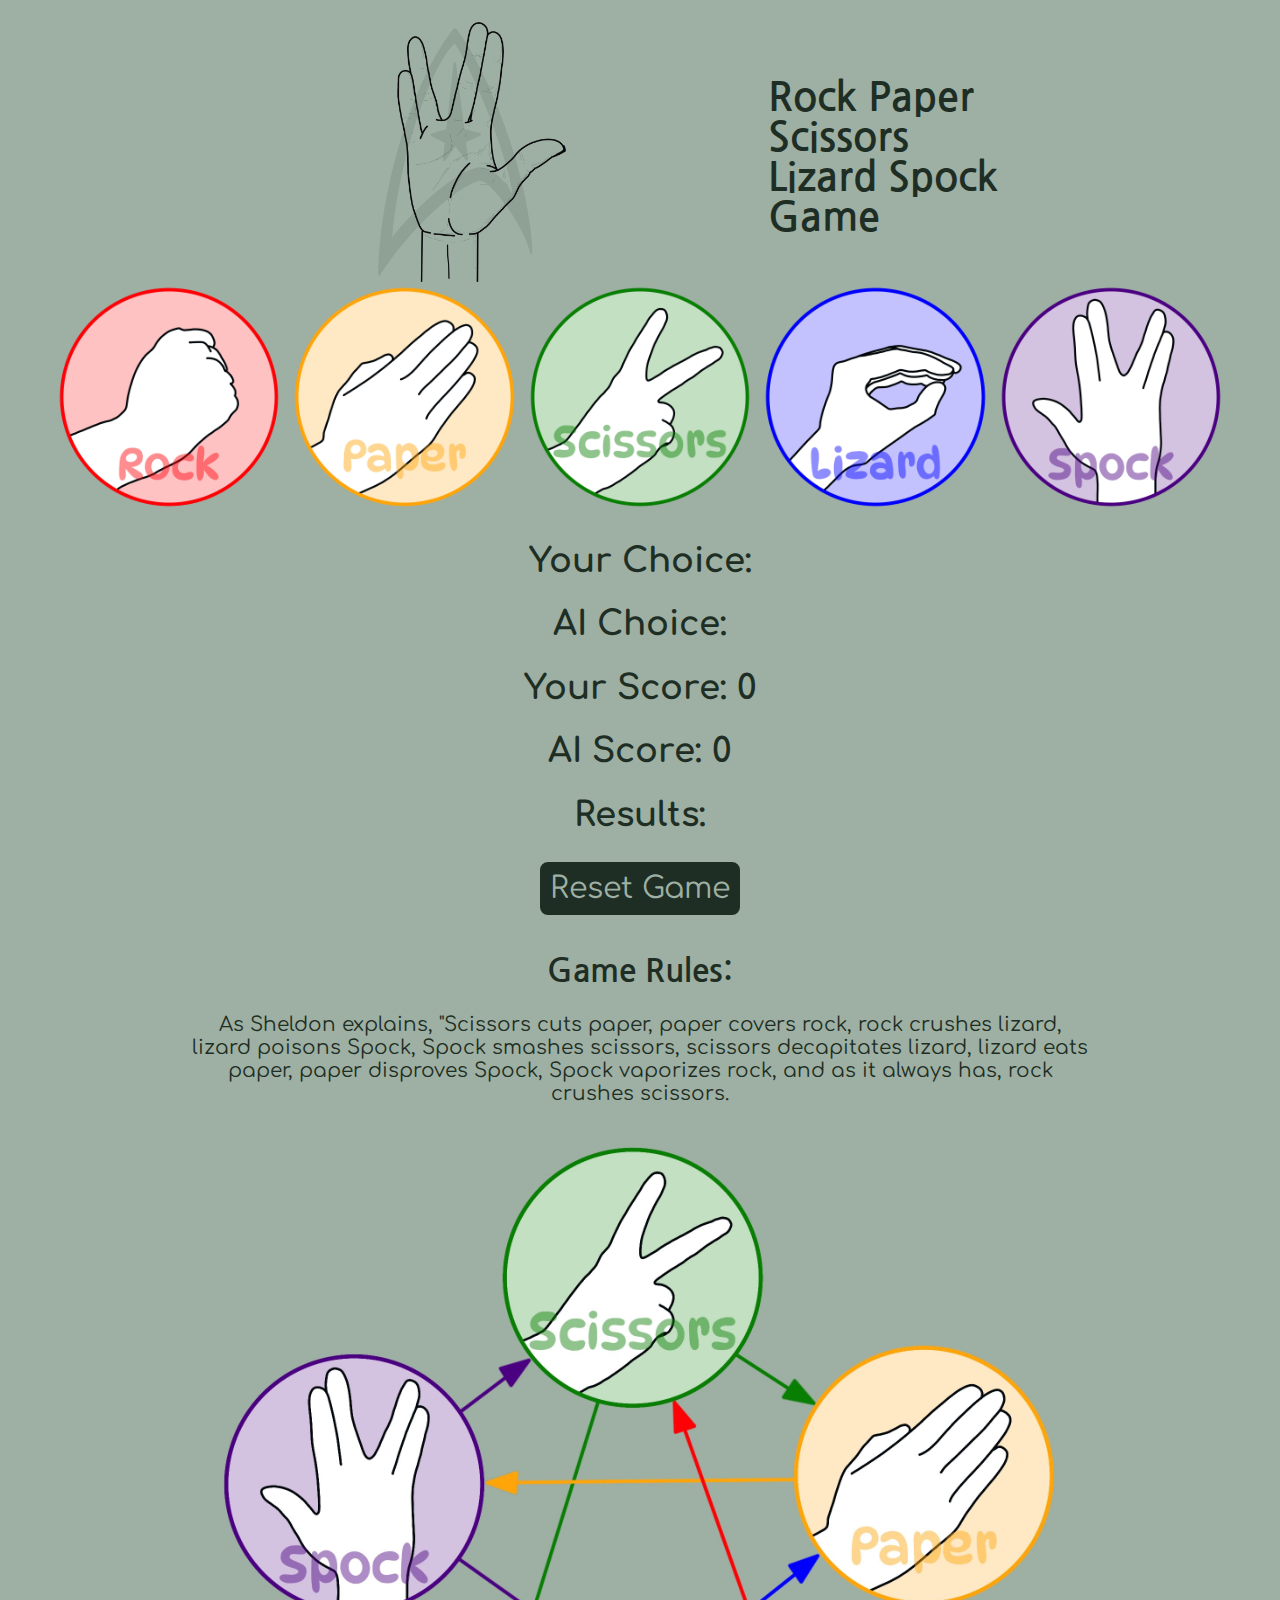
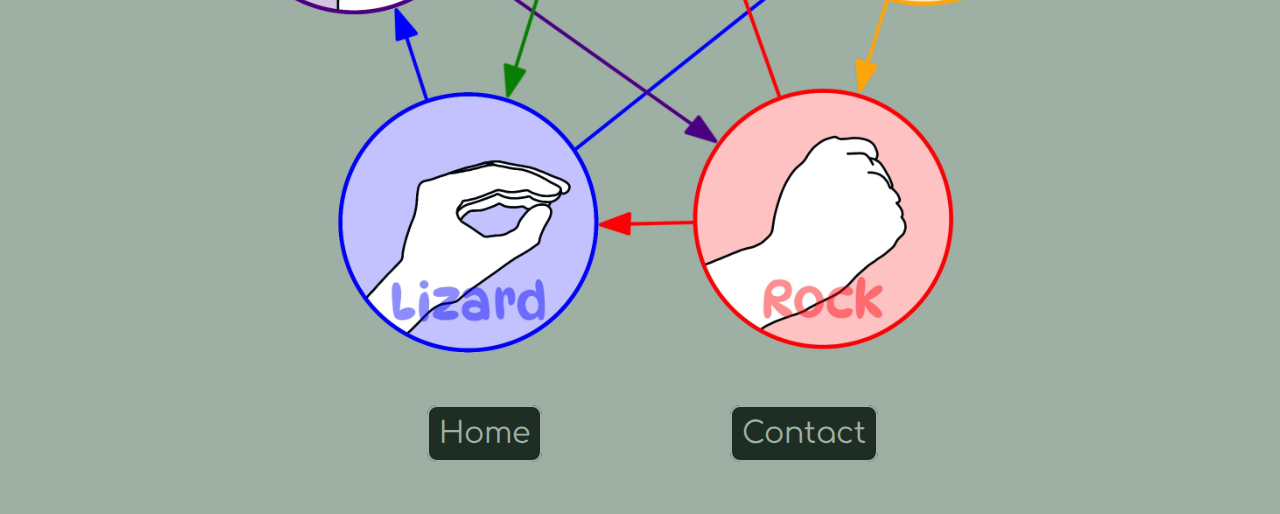
==== commit 4d3484f7: "fix errors found when running through validators" ====
--- a/index.html
+++ b/index.html
@@ -20,8 +20,9 @@
 <body>
     <!--area for the links and logo-->
     <div class="game-links">
-        <h1 href="index.html" class="game-links" id="rpsls">Rock Paper Scissors Lizard Spock Game</h1>
-        <img href="index.html" class="game-links" id="RPSLS-logo" src="./assets/images/logo.jpg" alt="Rock, paper, scissors, lizard, spock logo">
+        <h1 class="game-links" id="rpsls">Rock Paper Scissors Lizard Spock Game</h1>
+        <a href="index.html" class="game-links" id="RPSLS-logo"><img src="./assets/images/logo.jpg"
+                alt="Rock, paper, scissors, lizard, spock logo" class="game-links"></a>
     </div>
     <!--area for the game images to sit-->
     <div class="game-area">
@@ -65,7 +66,7 @@
         <a href="contact.html" class="footer-links" id="contact">Contact</a>
     </footer>
     <!--link to js file-->
-    <script src="assets/js/rpsls-game.js" charset="utf-8"></script>
+    <script src="assets/js/rpsls-game.js"></script>
 </body>
 
 </html>--- a/assets/css/style.css
+++ b/assets/css/style.css
@@ -55,7 +55,6 @@
     color: #9db0a3;
     background-color: #1F2E24;
     font-size: 20px;
-    size: 10px;
     font-size: 30px;
     background-color: #1F2E24;
     color: #9db0a3;
